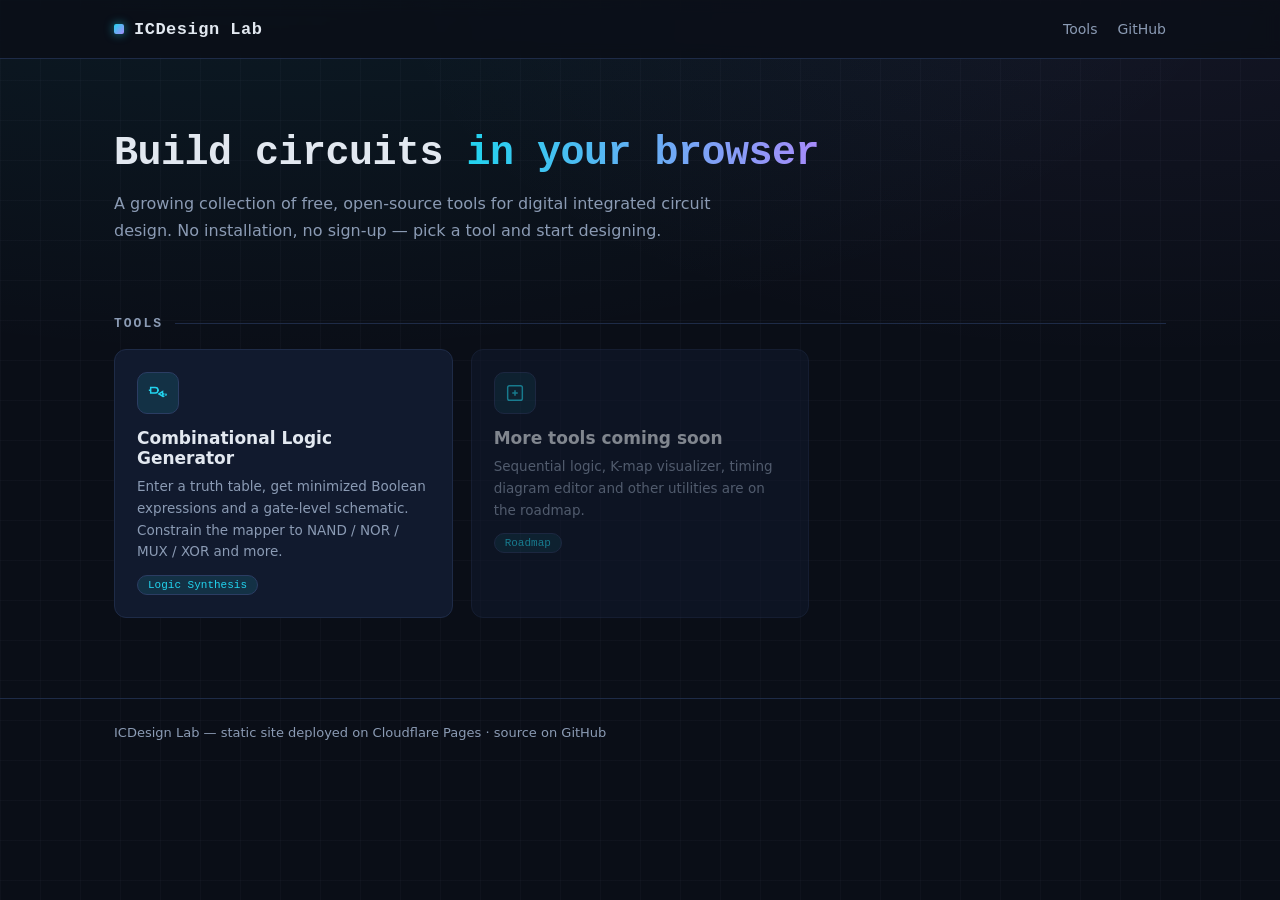
==== index.html @ 723dfe29 "Rebuild site as ICDesign Lab with combinational logic generator Homepage links to sub-tools; first t" ====
<!DOCTYPE html>
<html lang="en">
<head>
  <meta charset="UTF-8">
  <meta name="viewport" content="width=device-width, initial-scale=1.0">
  <title>ICDesign Lab — Online IC Design Tools</title>
  <meta name="description" content="A collection of free online tools for digital IC design: combinational logic synthesis, truth table to gate-level schematic, and more.">
  <link rel="stylesheet" href="assets/css/style.css">
  <link rel="icon" href="data:image/svg+xml,&lt;svg xmlns='http://www.w3.org/2000/svg' viewBox='0 0 16 16'&gt;&lt;rect x='2' y='2' width='12' height='12' rx='2' fill='%2322d3ee'/&gt;&lt;/svg&gt;">
</head>
<body>
  <header class="topbar">
    <div class="topbar-inner">
      <a class="brand" href="index.html"><span class="chip-dot"></span>ICDesign Lab</a>
      <nav class="topnav">
        <a href="index.html">Tools</a>
        <a href="https://github.com/rodddddy/icdesign" target="_blank" rel="noopener">GitHub</a>
      </nav>
    </div>
  </header>

  <main class="wrap">
    <section class="hero">
      <h1>Build circuits <span class="grad">in your browser</span></h1>
      <p>A growing collection of free, open-source tools for digital integrated circuit design.
         No installation, no sign-up — pick a tool and start designing.</p>
    </section>

    <h2 class="section-title">Tools</h2>
    <div class="tools-grid">
      <a class="tool-card" href="tools/combinational-logic.html">
        <div class="tool-icon">
          <svg viewBox="0 0 24 24">
            <path d="M4 6 h5 a3 3 0 0 1 0 6 h-5 z"/>
            <path d="M13 13 l4 -2.5 v5 z"/>
            <path d="M4 9 h-2 M11 9 h2 M17 13 h2 M17 15.5 h2"/>
            <circle cx="20.6" cy="13.8" r="0.4"/>
          </svg>
        </div>
        <h3>Combinational Logic Generator</h3>
        <p>Enter a truth table, get minimized Boolean expressions and a gate-level schematic.
           Constrain the mapper to NAND / NOR / MUX / XOR and more.</p>
        <span class="tool-tag">Logic Synthesis</span>
      </a>

      <div class="tool-card disabled">
        <div class="tool-icon">
          <svg viewBox="0 0 24 24">
            <rect x="4" y="4" width="16" height="16" rx="2"/>
            <path d="M9 12 h6 M12 9 v6"/>
          </svg>
        </div>
        <h3>More tools coming soon</h3>
        <p>Sequential logic, K-map visualizer, timing diagram editor and other utilities
           are on the roadmap.</p>
        <span class="tool-tag">Roadmap</span>
      </div>
    </div>
  </main>

  <footer class="site-footer">
    <div class="wrap">ICDesign Lab — static site deployed on Cloudflare Pages · source on GitHub</div>
  </footer>
</body>
</html>
---- assets/css/style.css ----
:root {
  --bg: #0a0e17;
  --bg-soft: #0d1322;
  --card: #111a2e;
  --card-hover: #14203a;
  --border: #1e2b47;
  --border-strong: #2b3d63;
  --text: #e2e8f0;
  --muted: #8b9bb4;
  --accent: #22d3ee;
  --accent-soft: rgba(34, 211, 238, 0.12);
  --violet: #a78bfa;
  --danger: #f87171;
  --danger-soft: rgba(248, 113, 113, 0.1);
  --ok: #34d399;
  --mono: ui-monospace, "Cascadia Code", "JetBrains Mono", Consolas, "Courier New", monospace;
  --sans: system-ui, -apple-system, "Segoe UI", Roboto, "Helvetica Neue", Arial, sans-serif;
}

* { box-sizing: border-box; }

body {
  margin: 0;
  font-family: var(--sans);
  background: var(--bg);
  color: var(--text);
  min-height: 100vh;
  background-image:
    radial-gradient(ellipse 80% 50% at 20% -10%, rgba(34, 211, 238, 0.07), transparent),
    radial-gradient(ellipse 60% 40% at 90% 0%, rgba(167, 139, 250, 0.06), transparent),
    linear-gradient(rgba(139, 155, 180, 0.04) 1px, transparent 1px),
    linear-gradient(90deg, rgba(139, 155, 180, 0.04) 1px, transparent 1px);
  background-size: auto, auto, 40px 40px, 40px 40px;
}

a { color: var(--accent); text-decoration: none; }
a:hover { text-decoration: underline; }

.wrap { max-width: 1100px; margin: 0 auto; padding: 0 24px; }

.topbar {
  border-bottom: 1px solid var(--border);
  background: rgba(10, 14, 23, 0.8);
  backdrop-filter: blur(8px);
  position: sticky;
  top: 0;
  z-index: 10;
}
.topbar-inner {
  display: flex; align-items: center; gap: 16px;
  height: 58px; max-width: 1100px; margin: 0 auto; padding: 0 24px;
}
.brand {
  font-family: var(--mono); font-weight: 700; font-size: 17px;
  color: var(--text); letter-spacing: 0.5px; display: flex; align-items: center; gap: 10px;
}
.brand:hover { text-decoration: none; }
.brand .chip-dot {
  width: 10px; height: 10px; border-radius: 2px;
  background: linear-gradient(135deg, var(--accent), var(--violet));
  box-shadow: 0 0 10px rgba(34, 211, 238, 0.6);
}
.topnav { margin-left: auto; display: flex; gap: 20px; font-size: 14px; }
.topnav a { color: var(--muted); }
.topnav a:hover { color: var(--text); text-decoration: none; }

.hero { padding: 72px 0 32px; }
.hero h1 {
  font-size: 40px; margin: 0 0 14px; letter-spacing: -0.5px;
  font-family: var(--mono);
}
.hero h1 .grad {
  background: linear-gradient(90deg, var(--accent), var(--violet));
  -webkit-background-clip: text; background-clip: text; color: transparent;
}
.hero p { color: var(--muted); font-size: 16px; max-width: 640px; line-height: 1.7; margin: 0; }

.section-title {
  font-family: var(--mono); font-size: 13px; text-transform: uppercase;
  letter-spacing: 2px; color: var(--muted); margin: 40px 0 18px;
  display: flex; align-items: center; gap: 12px;
}
.section-title::after { content: ""; flex: 1; height: 1px; background: var(--border); }

.tools-grid { display: grid; grid-template-columns: repeat(auto-fill, minmax(300px, 1fr)); gap: 18px; padding-bottom: 40px; }

.tool-card {
  display: block; background: var(--card); border: 1px solid var(--border);
  border-radius: 12px; padding: 22px; color: var(--text);
  transition: border-color 0.2s, transform 0.2s, box-shadow 0.2s;
}
a.tool-card:hover {
  text-decoration: none; border-color: var(--accent);
  transform: translateY(-2px);
  box-shadow: 0 8px 30px rgba(34, 211, 238, 0.12);
}
.tool-card.disabled { opacity: 0.55; cursor: default; }
.tool-icon {
  width: 42px; height: 42px; border-radius: 10px;
  background: var(--accent-soft); border: 1px solid var(--border-strong);
  display: flex; align-items: center; justify-content: center; margin-bottom: 14px;
}
.tool-icon svg { width: 22px; height: 22px; stroke: var(--accent); fill: none; stroke-width: 1.6; }
.tool-card h3 { margin: 0 0 8px; font-size: 17px; }
.tool-card p { margin: 0; color: var(--muted); font-size: 13.5px; line-height: 1.6; }
.tool-tag {
  display: inline-block; margin-top: 12px; font-family: var(--mono); font-size: 11px;
  color: var(--accent); border: 1px solid var(--border-strong); border-radius: 999px;
  padding: 3px 10px; background: var(--accent-soft);
}

footer.site-footer {
  border-top: 1px solid var(--border); color: var(--muted); font-size: 13px;
  padding: 26px 0 40px; margin-top: 40px;
}

/* ---------- tool page ---------- */
.tool-header { padding: 40px 0 8px; }
.tool-header h1 { font-family: var(--mono); font-size: 28px; margin: 0 0 10px; }
.tool-header p { color: var(--muted); margin: 0; line-height: 1.7; max-width: 720px; }
.back-link { font-size: 13px; font-family: var(--mono); color: var(--muted); }
.back-link:hover { color: var(--accent); text-decoration: none; }

.panel {
  background: var(--card); border: 1px solid var(--border); border-radius: 12px;
  padding: 22px; margin: 22px 0;
}
.panel h2 {
  font-family: var(--mono); font-size: 15px; margin: 0 0 4px;
  display: flex; align-items: center; gap: 10px;
}
.step-num {
  display: inline-flex; align-items: center; justify-content: center;
  width: 22px; height: 22px; border-radius: 6px; font-size: 12px;
  background: var(--accent-soft); color: var(--accent); border: 1px solid var(--border-strong);
}
.panel .hint { color: var(--muted); font-size: 13px; margin: 4px 0 0; line-height: 1.6; }

.sig-cols { display: grid; grid-template-columns: 1fr 1fr; gap: 24px; margin-top: 16px; }
@media (max-width: 720px) { .sig-cols { grid-template-columns: 1fr; } }
.sig-col h3 { font-size: 13px; font-family: var(--mono); color: var(--muted); margin: 0 0 10px; text-transform: uppercase; letter-spacing: 1px; }
.sig-row { display: flex; gap: 8px; margin-bottom: 8px; align-items: center; }
.sig-row input {
  flex: 1; background: var(--bg-soft); border: 1px solid var(--border);
  color: var(--text); border-radius: 8px; padding: 8px 12px;
  font-family: var(--mono); font-size: 14px; outline: none;
}
.sig-row input:focus { border-color: var(--accent); }
.sig-row input.invalid { border-color: var(--danger); }
.btn-mini {
  background: var(--bg-soft); border: 1px solid var(--border); color: var(--muted);
  border-radius: 8px; width: 34px; height: 34px; font-size: 16px; cursor: pointer;
  display: inline-flex; align-items: center; justify-content: center; flex: none;
}
.btn-mini:hover { color: var(--text); border-color: var(--border-strong); }
.btn-mini.remove:hover { color: var(--danger); border-color: var(--danger); }
.btn-add {
  background: transparent; border: 1px dashed var(--border-strong); color: var(--muted);
  border-radius: 8px; padding: 7px 14px; font-size: 13px; cursor: pointer; font-family: var(--mono);
}
.btn-add:hover { color: var(--accent); border-color: var(--accent); }

.gate-chips { display: flex; flex-wrap: wrap; gap: 10px; margin-top: 16px; }
.gate-chip { position: relative; }
.gate-chip input { position: absolute; opacity: 0; pointer-events: none; }
.gate-chip label {
  display: inline-block; padding: 8px 16px; border-radius: 999px; cursor: pointer;
  border: 1px solid var(--border-strong); background: var(--bg-soft);
  font-family: var(--mono); font-size: 13px; color: var(--muted);
  transition: all 0.15s; user-select: none;
}
.gate-chip input:checked + label {
  color: var(--accent); border-color: var(--accent); background: var(--accent-soft);
  box-shadow: 0 0 12px rgba(34, 211, 238, 0.15);
}
.chipbar { display: flex; gap: 10px; flex-wrap: wrap; margin-top: 14px; }
.link-btn {
  background: none; border: none; color: var(--muted); font-size: 12.5px;
  cursor: pointer; font-family: var(--mono); padding: 4px 6px;
}
.link-btn:hover { color: var(--accent); }

.tt-wrap { overflow: auto; max-height: 480px; border: 1px solid var(--border); border-radius: 10px; margin-top: 16px; }
table.tt { border-collapse: collapse; width: 100%; font-family: var(--mono); font-size: 13.5px; }
table.tt th, table.tt td { padding: 7px 14px; text-align: center; border-bottom: 1px solid var(--border); }
table.tt thead th {
  position: sticky; top: 0; background: var(--bg-soft); color: var(--accent);
  font-weight: 600; letter-spacing: 0.5px; z-index: 1;
}
table.tt thead th.in-col { color: var(--text); }
table.tt thead th.out-col { color: var(--violet); }
table.tt tbody tr:nth-child(even) { background: rgba(139, 155, 180, 0.03); }
table.tt td.in-bit { color: var(--muted); }
table.tt td.out-cell { padding: 3px 8px; }
table.tt td.out-cell input {
  width: 44px; text-align: center; background: transparent; border: 1px solid transparent;
  border-radius: 6px; color: var(--violet); font-family: var(--mono); font-size: 14px; padding: 4px 0;
  outline: none;
}
table.tt td.out-cell input:hover { border-color: var(--border); }
table.tt td.out-cell input:focus { border-color: var(--violet); background: var(--bg-soft); }
table.tt td.out-cell input.invalid { border-color: var(--danger); color: var(--danger); }
.tt-meta { color: var(--muted); font-size: 12.5px; font-family: var(--mono); margin-top: 10px; }

.btn-primary {
  background: linear-gradient(135deg, var(--accent), #0891b2);
  color: #06202a; font-weight: 700; font-family: var(--mono); font-size: 15px;
  border: none; border-radius: 10px; padding: 13px 34px; cursor: pointer;
  letter-spacing: 0.5px;
}
.btn-primary:hover { filter: brightness(1.12); }
.btn-primary:disabled { opacity: 0.4; cursor: not-allowed; }
.generate-bar { display: flex; align-items: center; gap: 16px; margin: 26px 0 10px; flex-wrap: wrap; }

.error-box {
  background: var(--danger-soft); border: 1px solid rgba(248, 113, 113, 0.4);
  border-radius: 10px; padding: 16px 18px; margin: 18px 0; color: #fecaca;
}
.error-box strong { color: var(--danger); font-family: var(--mono); display: block; margin-bottom: 6px; }
.error-box code { font-family: var(--mono); background: rgba(0,0,0,0.3); padding: 1px 6px; border-radius: 4px; font-size: 12.5px; }

.result-out { margin: 14px 0; }
.result-out .expr-name { font-family: var(--mono); font-weight: 700; color: var(--violet); font-size: 15px; }
.expr-html { font-family: var(--mono); font-size: 16px; margin: 8px 0 4px; letter-spacing: 0.5px; }
.expr-html .ovl { text-decoration: overline; }
.expr-ascii { font-family: var(--mono); font-size: 12.5px; color: var(--muted); margin: 2px 0 0; }
.stat-chips { display: flex; flex-wrap: wrap; gap: 8px; margin: 12px 0 4px; }
.stat-chip {
  font-family: var(--mono); font-size: 12px; color: var(--text);
  border: 1px solid var(--border-strong); background: var(--bg-soft);
  border-radius: 999px; padding: 4px 12px;
}
.stat-chip.total { color: var(--ok); border-color: rgba(52, 211, 153, 0.4); }
.stat-chip.map { color: var(--accent); }

.circuit-box {
  border: 1px solid var(--border); border-radius: 10px; background: var(--bg-soft);
  overflow: auto; margin-top: 14px;
}
.circuit-box svg { display: block; min-width: 100%; }
.circuit-toolbar { display: flex; gap: 12px; align-items: center; margin-top: 10px; }
.empty-note { color: var(--muted); font-size: 14px; padding: 8px 0; }

hr.sep { border: none; border-top: 1px solid var(--border); margin: 26px 0; }

.hidden { display: none !important; }

.expr-row {
  display: grid; grid-template-columns: auto auto 1fr; gap: 4px 12px;
  align-items: baseline; padding: 12px 0; border-bottom: 1px dashed var(--border);
}
.expr-row:last-child { border-bottom: none; }
.expr-name { font-family: var(--mono); font-weight: 700; color: var(--violet); font-size: 15px; }
.expr-eq { font-family: var(--mono); color: var(--muted); }
.expr-html { grid-column: 3; }
.expr-ascii { grid-column: 3; }
.expr-path {
  grid-column: 3; font-family: var(--mono); font-size: 11.5px; color: var(--accent);
  opacity: 0.85; margin-top: 2px;
}
.expr-path::before { content: "mapping: "; color: var(--muted); }

.error-title { color: var(--danger); font-family: var(--mono); font-weight: 700; margin-bottom: 6px; }
.error-msg { font-family: var(--mono); font-size: 13px; margin-bottom: 6px; }
.error-reasons { margin: 8px 0 0; padding-left: 20px; }
.error-reasons li { font-family: var(--mono); font-size: 12.5px; color: #fca5a5; margin: 3px 0; }
.error-reasons li:last-child { color: var(--muted); }
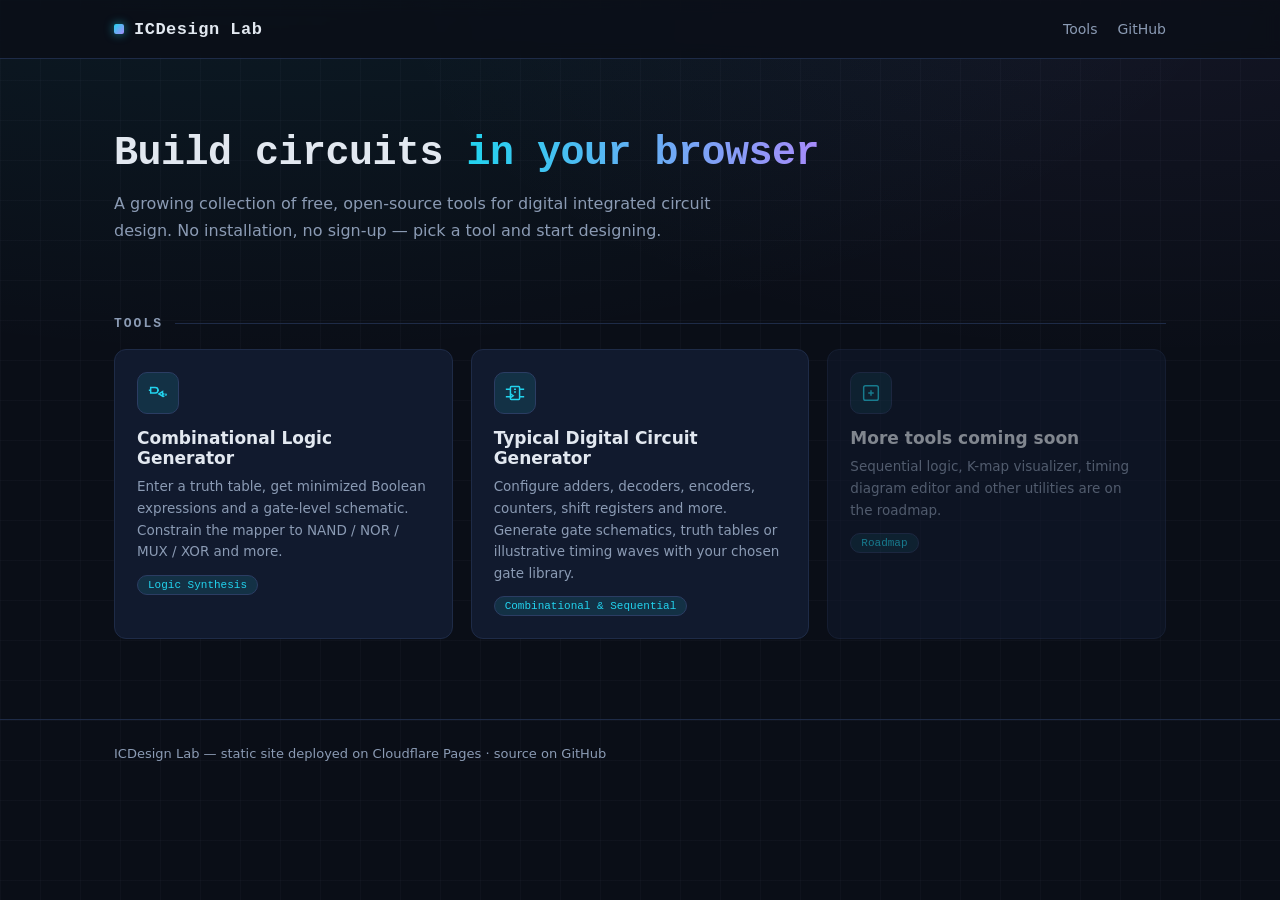
==== commit 63d0de04: "feat(tools): add typical digital circuit generator New page generating schematics, truth tables and " ====
--- a/index.html
+++ b/index.html
@@ -43,6 +43,20 @@
         <span class="tool-tag">Logic Synthesis</span>
       </a>
 
+      <a class="tool-card" href="tools/typical-circuits.html">
+        <div class="tool-icon">
+          <svg viewBox="0 0 24 24" aria-hidden="true">
+            <rect x="7" y="5" width="10" height="14" rx="1"/>
+            <path d="M2 8h5 M2 16h5 M17 8h5 M17 16h5 M7 13l3 2-3 2"/>
+            <path d="M11 8h2 M11 11h2"/>
+          </svg>
+        </div>
+        <h3>Typical Digital Circuit Generator</h3>
+        <p>Configure adders, decoders, encoders, counters, shift registers and more. Generate
+           gate schematics, truth tables or illustrative timing waves with your chosen gate library.</p>
+        <span class="tool-tag">Combinational &amp; Sequential</span>
+      </a>
+
       <div class="tool-card disabled">
         <div class="tool-icon">
           <svg viewBox="0 0 24 24">
--- a/assets/css/style.css
+++ b/assets/css/style.css
@@ -13,6 +13,10 @@
   --danger: #f87171;
   --danger-soft: rgba(248, 113, 113, 0.1);
   --ok: #34d399;
+  --sg-wire: #93a5c0;
+  --sg-gate: #dbe4f0;
+  --sg-label: var(--muted);
+  --sg-out: var(--violet);
   --mono: ui-monospace, "Cascadia Code", "JetBrains Mono", Consolas, "Courier New", monospace;
   --sans: system-ui, -apple-system, "Segoe UI", Roboto, "Helvetica Neue", Arial, sans-serif;
 }
@@ -161,24 +165,63 @@
 .btn-add:hover { color: var(--accent); border-color: var(--accent); }
 
 .gate-chips { display: flex; flex-wrap: wrap; gap: 10px; margin-top: 16px; }
-.gate-chip { position: relative; }
-.gate-chip input { position: absolute; opacity: 0; pointer-events: none; }
-.gate-chip label {
-  display: inline-block; padding: 8px 16px; border-radius: 999px; cursor: pointer;
-  border: 1px solid var(--border-strong); background: var(--bg-soft);
-  font-family: var(--mono); font-size: 13px; color: var(--muted);
-  transition: all 0.15s; user-select: none;
-}
-.gate-chip input:checked + label {
+.gate-chip { width: 120px; flex: none; font-family: var(--mono); }
+.gate-type { position: relative; display: block; text-align: center; cursor: pointer; user-select: none; }
+.gate-type input { position: absolute; opacity: 0; width: 1px; height: 1px; margin: 0; }
+.gate-type span {
+  display: block; padding: 7px 8px; border: 1px solid var(--border-strong); border-radius: 999px;
+  background: var(--bg-soft); color: var(--muted); font-size: 13px; line-height: 16px;
+  transition: background 0.15s, border-color 0.15s, color 0.15s;
+}
+.gate-type:hover span { color: var(--text); border-color: var(--accent); }
+.gate-type input:checked + span,
+.gate-type input:indeterminate + span {
   color: var(--accent); border-color: var(--accent); background: var(--accent-soft);
-  box-shadow: 0 0 12px rgba(34, 211, 238, 0.15);
-}
+  box-shadow: 0 0 10px rgba(34, 211, 238, 0.12);
+}
+.gate-type input:focus-visible + span { outline: 2px solid var(--accent); outline-offset: 3px; }
+.gate-inputs { display: flex; justify-content: center; gap: 8px; margin-top: 4px; }
+.gate-input-option {
+  display: inline-flex; align-items: center; gap: 4px; min-height: 24px;
+  color: var(--muted); font-size: 12px; cursor: pointer; user-select: none;
+}
+.gate-input-option:hover { color: var(--text); }
+.gate-input-option input { width: 12px; height: 12px; margin: 0; accent-color: var(--accent); cursor: pointer; }
+.gate-input-option input:checked + span { color: var(--accent); }
+.gate-input-option input:focus-visible { outline: 2px solid var(--accent); outline-offset: 2px; }
+.gate-unary { margin-top: 4px; line-height: 24px; text-align: center; color: var(--muted); font-size: 11px; }
 .chipbar { display: flex; gap: 10px; flex-wrap: wrap; margin-top: 14px; }
-.link-btn {
-  background: none; border: none; color: var(--muted); font-size: 12.5px;
-  cursor: pointer; font-family: var(--mono); padding: 4px 6px;
-}
-.link-btn:hover { color: var(--accent); }
+
+.mode-tabs { display: flex; gap: 8px; margin: 14px 0; }
+.mode-tab[aria-selected="true"] { color: var(--accent); border-color: var(--accent); background: var(--accent-soft); }
+.expression-palette { display: flex; flex-wrap: wrap; gap: 6px; margin-top: 10px; }
+.expression-palette .btn-add { padding: 6px 10px; max-width: 100%; overflow-wrap: anywhere; }
+#expression-editor { margin: 14px 0 10px; }
+.expression-input-row {
+  display: grid; grid-template-columns: minmax(0, 10ch) minmax(0, 1fr);
+  align-items: center; gap: 10px; margin-bottom: 8px;
+}
+.expression-input-row label { color: var(--violet); font-family: var(--mono); min-width: 0; overflow-wrap: anywhere; }
+.expression-field { position: relative; min-width: 0; border-radius: 8px; background: var(--bg-soft); }
+.expression-input, .expression-mirror { font-family: var(--mono); font-size: 14px; line-height: 20px; }
+.expression-highlights {
+  position: absolute; inset: 1px 13px; overflow: hidden; pointer-events: none;
+  display: flex; align-items: center;
+}
+.expression-mirror { position: relative; flex: none; white-space: pre; color: transparent; }
+.expression-mirror .matched {
+  position: absolute; background: rgba(34, 211, 238, 0.3); border-radius: 2px;
+  box-shadow: inset 0 0 0 1px var(--accent);
+}
+.expression-input {
+  position: relative; display: block; width: 100%; min-width: 0; background: transparent;
+  border: 1px solid var(--border); color: var(--text); border-radius: 8px; padding: 8px 12px;
+}
+.expression-input:focus { border-color: var(--accent); }
+.expression-input.invalid, .expression-input[aria-invalid="true"] { border-color: var(--danger); }
+.mode-tab:focus-visible, .expression-palette .btn-add:focus-visible,
+.expression-input:focus-visible, #dl-expression-excel:focus-visible { outline: 2px solid var(--accent); outline-offset: 3px; }
+.panel h2.result-subheading { font-size: 14px; }
 
 .tt-wrap { overflow: auto; max-height: 480px; border: 1px solid var(--border); border-radius: 10px; margin-top: 16px; }
 table.tt { border-collapse: collapse; width: 100%; font-family: var(--mono); font-size: 13.5px; }
@@ -192,14 +235,14 @@
 table.tt tbody tr:nth-child(even) { background: rgba(139, 155, 180, 0.03); }
 table.tt td.in-bit { color: var(--muted); }
 table.tt td.out-cell { padding: 3px 8px; }
-table.tt td.out-cell input {
-  width: 44px; text-align: center; background: transparent; border: 1px solid transparent;
-  border-radius: 6px; color: var(--violet); font-family: var(--mono); font-size: 14px; padding: 4px 0;
-  outline: none;
-}
-table.tt td.out-cell input:hover { border-color: var(--border); }
-table.tt td.out-cell input:focus { border-color: var(--violet); background: var(--bg-soft); }
-table.tt td.out-cell input.invalid { border-color: var(--danger); color: var(--danger); }
+.tt-toggle {
+  width: 44px; padding: 4px 0; text-align: center; cursor: pointer;
+  background: transparent; border: 1px solid transparent; border-radius: 6px;
+  color: var(--muted); font-family: var(--mono); font-size: 14px;
+}
+.tt-toggle:hover { border-color: var(--border-strong); color: var(--text); }
+.tt-toggle.on { color: var(--violet); font-weight: 700; }
+.tt-toggle:focus-visible { outline: 2px solid var(--violet); outline-offset: 1px; }
 .tt-meta { color: var(--muted); font-size: 12.5px; font-family: var(--mono); margin-top: 10px; }
 
 .btn-primary {
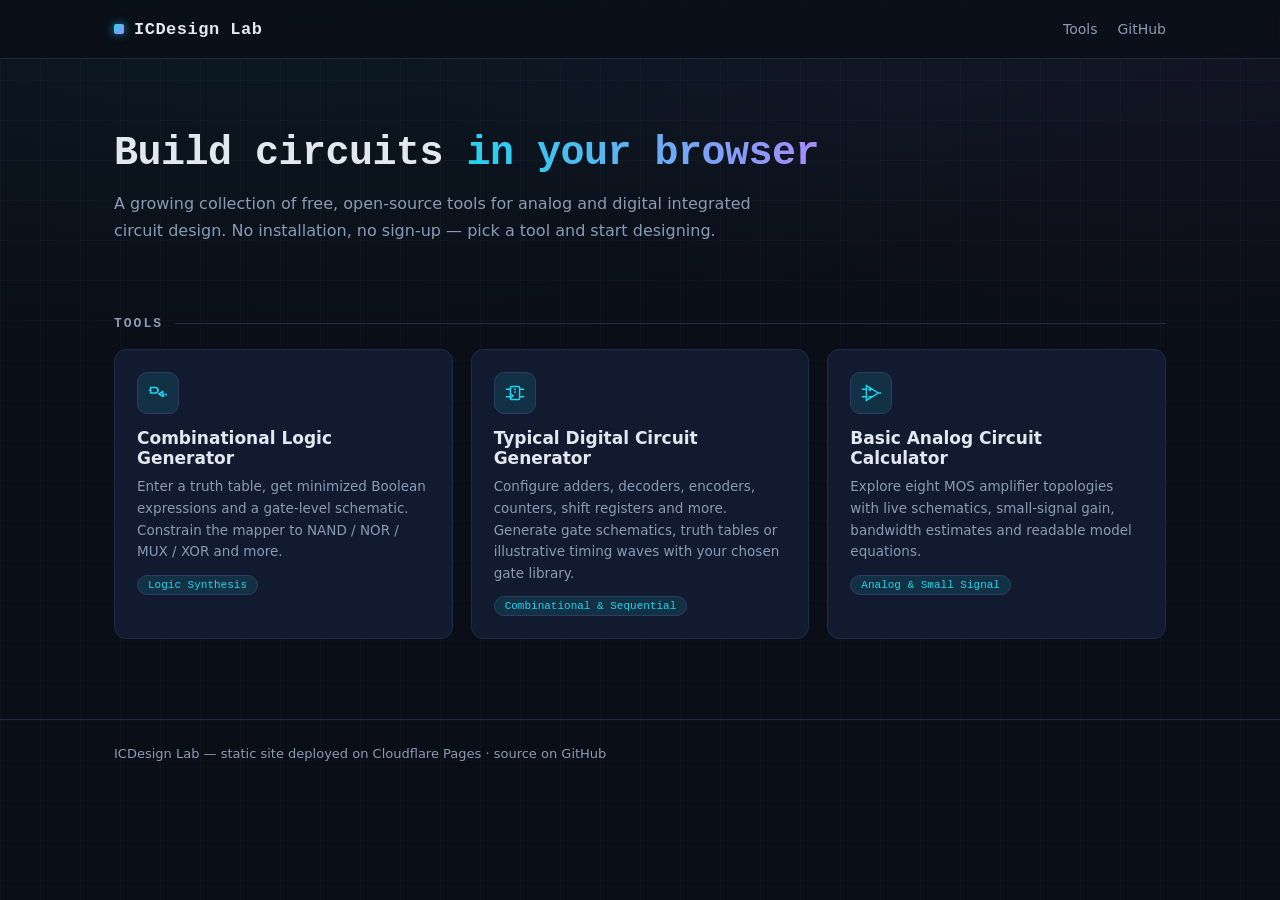
==== commit 5e12c467: "feat(tools): add analog calculator and improve interactions Add textbook-style small-signal analysis" ====
--- a/index.html
+++ b/index.html
@@ -4,7 +4,7 @@
   <meta charset="UTF-8">
   <meta name="viewport" content="width=device-width, initial-scale=1.0">
   <title>ICDesign Lab — Online IC Design Tools</title>
-  <meta name="description" content="A collection of free online tools for digital IC design: combinational logic synthesis, truth table to gate-level schematic, and more.">
+  <meta name="description" content="Free online tools for analog and digital IC design: basic analog circuit calculations, combinational logic synthesis, gate-level schematics, and more.">
   <link rel="stylesheet" href="assets/css/style.css">
   <link rel="icon" href="data:image/svg+xml,&lt;svg xmlns='http://www.w3.org/2000/svg' viewBox='0 0 16 16'&gt;&lt;rect x='2' y='2' width='12' height='12' rx='2' fill='%2322d3ee'/&gt;&lt;/svg&gt;">
 </head>
@@ -22,7 +22,7 @@
   <main class="wrap">
     <section class="hero">
       <h1>Build circuits <span class="grad">in your browser</span></h1>
-      <p>A growing collection of free, open-source tools for digital integrated circuit design.
+      <p>A growing collection of free, open-source tools for analog and digital integrated circuit design.
          No installation, no sign-up — pick a tool and start designing.</p>
     </section>
 
@@ -57,18 +57,18 @@
         <span class="tool-tag">Combinational &amp; Sequential</span>
       </a>
 
-      <div class="tool-card disabled">
+      <a class="tool-card" href="tools/analog-calculator.html">
         <div class="tool-icon">
-          <svg viewBox="0 0 24 24">
-            <rect x="4" y="4" width="16" height="16" rx="2"/>
-            <path d="M9 12 h6 M12 9 v6"/>
+          <svg viewBox="0 0 24 24" aria-hidden="true">
+            <path d="M7 4l13 8-13 8z M2 8h5 M2 16h5 M20 12h3"/>
+            <path d="M9 8h4 M11 6v4 M9 16h4"/>
           </svg>
         </div>
-        <h3>More tools coming soon</h3>
-        <p>Sequential logic, K-map visualizer, timing diagram editor and other utilities
-           are on the roadmap.</p>
-        <span class="tool-tag">Roadmap</span>
-      </div>
+        <h3>Basic Analog Circuit Calculator</h3>
+        <p>Explore eight MOS amplifier topologies with live schematics, small-signal gain,
+           bandwidth estimates and readable model equations.</p>
+        <span class="tool-tag">Analog &amp; Small Signal</span>
+      </a>
     </div>
   </main>
 
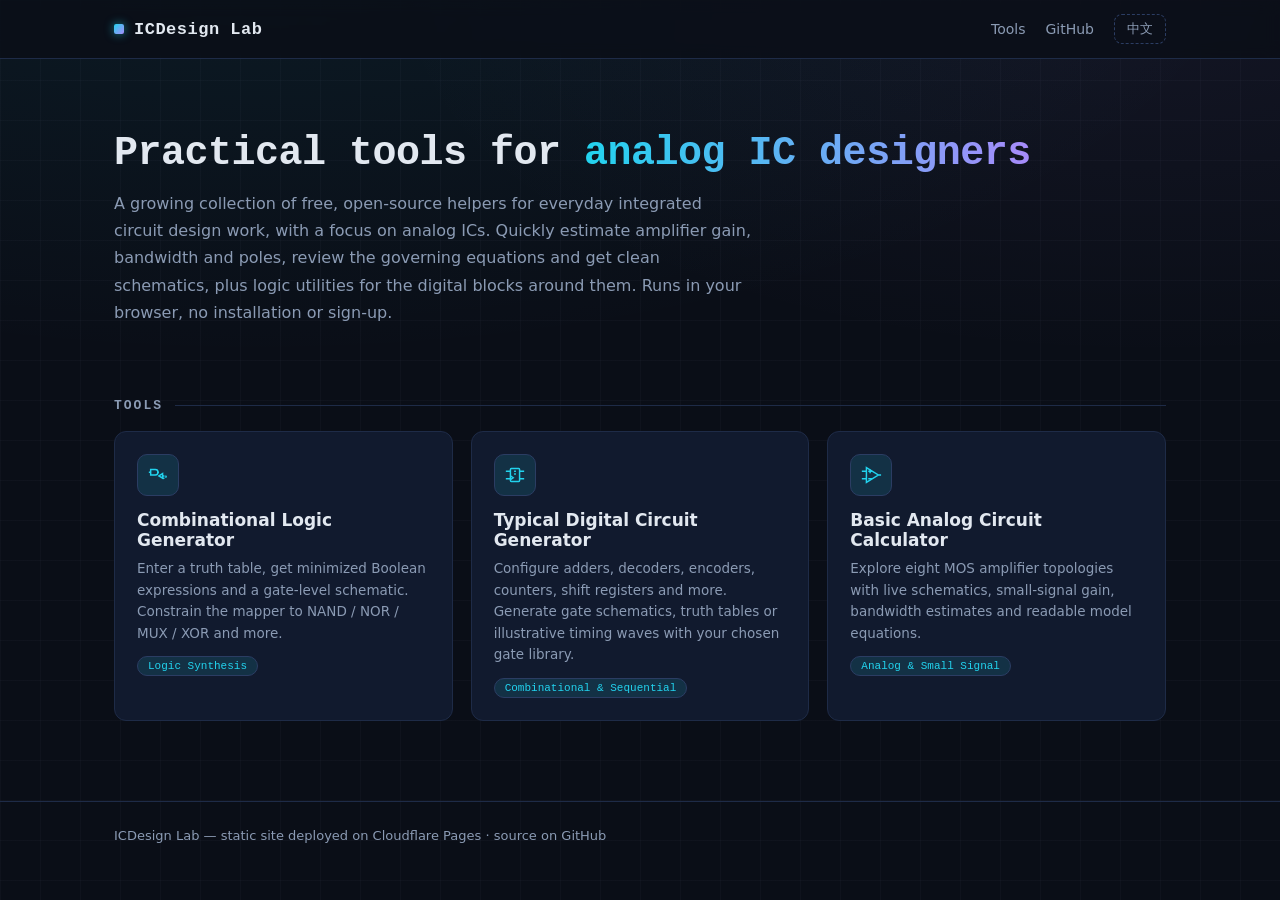
==== commit 70368343: "feat(site): add English/Chinese UI toggle and refocus home intro on analog IC design aids The top-ri" ====
--- a/index.html
+++ b/index.html
@@ -3,32 +3,36 @@
 <head>
   <meta charset="UTF-8">
   <meta name="viewport" content="width=device-width, initial-scale=1.0">
-  <title>ICDesign Lab — Online IC Design Tools</title>
-  <meta name="description" content="Free online tools for analog and digital IC design: basic analog circuit calculations, combinational logic synthesis, gate-level schematics, and more.">
+  <title>ICDesign Lab — Design Aids for Analog IC Engineers</title>
+  <meta name="description" content="Free online helpers for IC design, focused on analog engineers: amplifier gain, bandwidth and pole estimates with equations and schematics, plus combinational and typical digital circuit generators.">
   <link rel="stylesheet" href="assets/css/style.css">
   <link rel="icon" href="data:image/svg+xml,&lt;svg xmlns='http://www.w3.org/2000/svg' viewBox='0 0 16 16'&gt;&lt;rect x='2' y='2' width='12' height='12' rx='2' fill='%2322d3ee'/&gt;&lt;/svg&gt;">
+  <script type="speculationrules">{"prerender":[{"where":{"href_matches":"/*"},"eagerness":"moderate"}]}</script>
+  <script src="assets/js/i18n.js"></script>
 </head>
 <body>
   <header class="topbar">
     <div class="topbar-inner">
-      <a class="brand" href="index.html"><span class="chip-dot"></span>ICDesign Lab</a>
+      <a class="brand" href="/"><span class="chip-dot"></span>ICDesign Lab</a>
       <nav class="topnav">
-        <a href="index.html">Tools</a>
+        <a href="/">Tools</a>
         <a href="https://github.com/rodddddy/icdesign" target="_blank" rel="noopener">GitHub</a>
+        <button class="lang-toggle" id="lang-toggle" type="button" lang="zh-CN" title="切换到中文" aria-label="切换到中文" data-no-i18n>中文</button>
       </nav>
     </div>
   </header>
 
   <main class="wrap">
     <section class="hero">
-      <h1>Build circuits <span class="grad">in your browser</span></h1>
-      <p>A growing collection of free, open-source tools for analog and digital integrated circuit design.
-         No installation, no sign-up — pick a tool and start designing.</p>
+      <h1>Practical tools for <span class="grad">analog IC designers</span></h1>
+      <p>A growing collection of free, open-source helpers for everyday integrated circuit design work, with a focus on analog ICs.
+         Quickly estimate amplifier gain, bandwidth and poles, review the governing equations and get clean schematics,
+         plus logic utilities for the digital blocks around them. Runs in your browser, no installation or sign-up.</p>
     </section>
 
     <h2 class="section-title">Tools</h2>
     <div class="tools-grid">
-      <a class="tool-card" href="tools/combinational-logic.html">
+      <a class="tool-card" href="/tools/combinational-logic">
         <div class="tool-icon">
           <svg viewBox="0 0 24 24">
             <path d="M4 6 h5 a3 3 0 0 1 0 6 h-5 z"/>
@@ -43,7 +47,7 @@
         <span class="tool-tag">Logic Synthesis</span>
       </a>
 
-      <a class="tool-card" href="tools/typical-circuits.html">
+      <a class="tool-card" href="/tools/typical-circuits">
         <div class="tool-icon">
           <svg viewBox="0 0 24 24" aria-hidden="true">
             <rect x="7" y="5" width="10" height="14" rx="1"/>
@@ -57,7 +61,7 @@
         <span class="tool-tag">Combinational &amp; Sequential</span>
       </a>
 
-      <a class="tool-card" href="tools/analog-calculator.html">
+      <a class="tool-card" href="/tools/analog-calculator">
         <div class="tool-icon">
           <svg viewBox="0 0 24 24" aria-hidden="true">
             <path d="M7 4l13 8-13 8z M2 8h5 M2 16h5 M20 12h3"/>
--- a/assets/css/style.css
+++ b/assets/css/style.css
@@ -64,9 +64,15 @@
   background: linear-gradient(135deg, var(--accent), var(--violet));
   box-shadow: 0 0 10px rgba(34, 211, 238, 0.6);
 }
-.topnav { margin-left: auto; display: flex; gap: 20px; font-size: 14px; }
+.topnav { margin-left: auto; display: flex; align-items: center; gap: 20px; font-size: 14px; }
 .topnav a { color: var(--muted); }
 .topnav a:hover { color: var(--text); text-decoration: none; }
+.lang-toggle {
+  min-width: 52px; background: transparent; border: 1px dashed var(--border-strong); color: var(--muted);
+  border-radius: 8px; padding: 5px 10px; font-size: 13px; cursor: pointer; font-family: var(--mono);
+}
+.lang-toggle:hover { color: var(--accent); border-color: var(--accent); }
+.lang-toggle:focus-visible { outline: 2px solid var(--accent); outline-offset: 3px; }
 
 .hero { padding: 72px 0 32px; }
 .hero h1 {
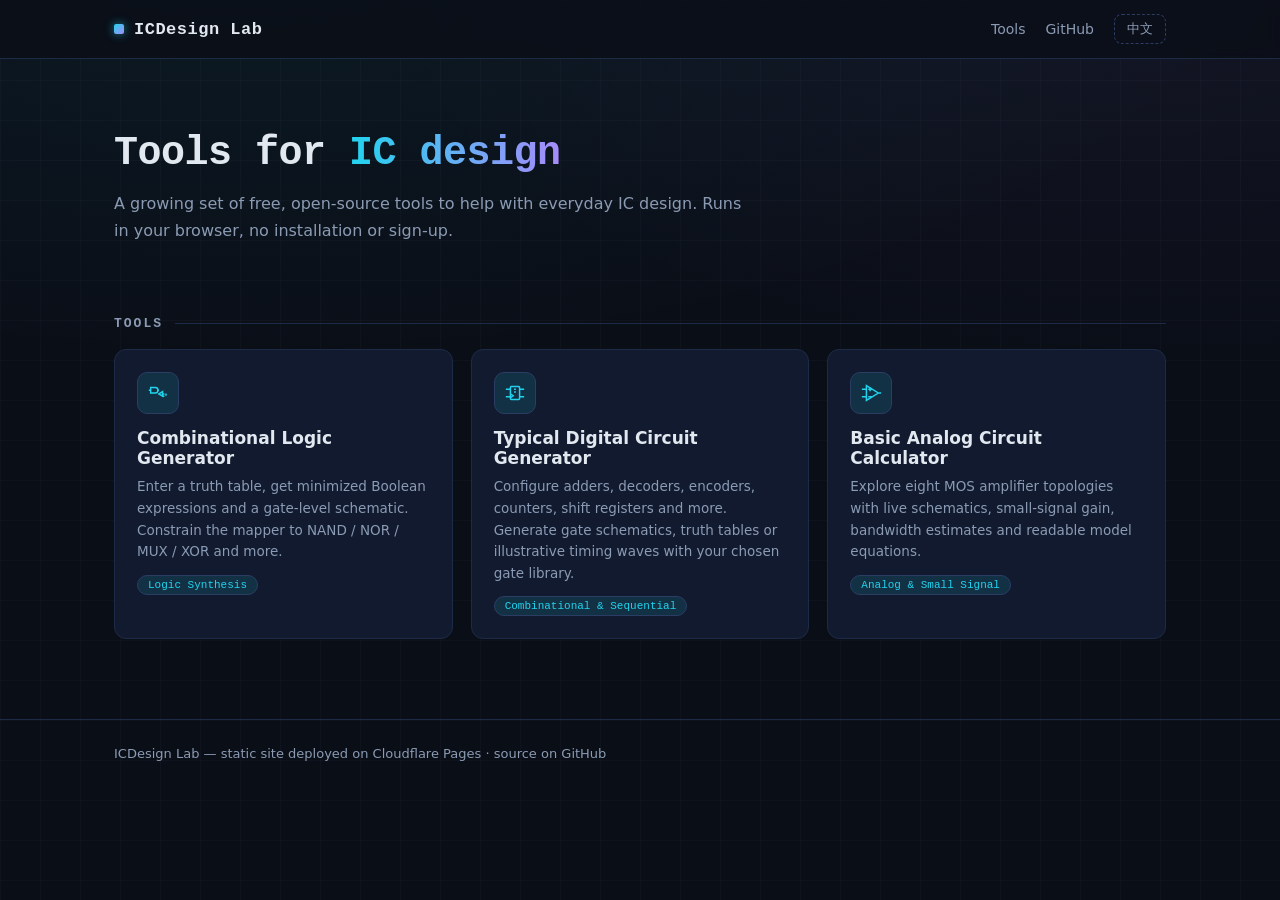
==== commit f7681885: "feat(site): simplify home intro and render Chinese text in a sans CJK font Monospace headings fell b" ====
--- a/index.html
+++ b/index.html
@@ -3,8 +3,8 @@
 <head>
   <meta charset="UTF-8">
   <meta name="viewport" content="width=device-width, initial-scale=1.0">
-  <title>ICDesign Lab — Design Aids for Analog IC Engineers</title>
-  <meta name="description" content="Free online helpers for IC design, focused on analog engineers: amplifier gain, bandwidth and pole estimates with equations and schematics, plus combinational and typical digital circuit generators.">
+  <title>ICDesign Lab — IC Design Tools</title>
+  <meta name="description" content="Free online tools that help with IC design: analog amplifier calculations, combinational logic synthesis, typical digital circuits and more.">
   <link rel="stylesheet" href="assets/css/style.css">
   <link rel="icon" href="data:image/svg+xml,&lt;svg xmlns='http://www.w3.org/2000/svg' viewBox='0 0 16 16'&gt;&lt;rect x='2' y='2' width='12' height='12' rx='2' fill='%2322d3ee'/&gt;&lt;/svg&gt;">
   <script type="speculationrules">{"prerender":[{"where":{"href_matches":"/*"},"eagerness":"moderate"}]}</script>
@@ -24,10 +24,9 @@
 
   <main class="wrap">
     <section class="hero">
-      <h1>Practical tools for <span class="grad">analog IC designers</span></h1>
-      <p>A growing collection of free, open-source helpers for everyday integrated circuit design work, with a focus on analog ICs.
-         Quickly estimate amplifier gain, bandwidth and poles, review the governing equations and get clean schematics,
-         plus logic utilities for the digital blocks around them. Runs in your browser, no installation or sign-up.</p>
+      <h1>Tools for <span class="grad">IC design</span></h1>
+      <p>A growing set of free, open-source tools to help with everyday IC design.
+         Runs in your browser, no installation or sign-up.</p>
     </section>
 
     <h2 class="section-title">Tools</h2>
--- a/assets/css/style.css
+++ b/assets/css/style.css
@@ -17,8 +17,8 @@
   --sg-gate: #dbe4f0;
   --sg-label: var(--muted);
   --sg-out: var(--violet);
-  --mono: ui-monospace, "Cascadia Code", "JetBrains Mono", Consolas, "Courier New", monospace;
-  --sans: system-ui, -apple-system, "Segoe UI", Roboto, "Helvetica Neue", Arial, sans-serif;
+  --mono: ui-monospace, "Cascadia Code", "JetBrains Mono", Consolas, "Courier New", "PingFang SC", "Microsoft YaHei", "Noto Sans CJK SC", monospace;
+  --sans: system-ui, -apple-system, "Segoe UI", Roboto, "Helvetica Neue", Arial, "PingFang SC", "Microsoft YaHei", "Noto Sans CJK SC", sans-serif;
 }
 
 * { box-sizing: border-box; }
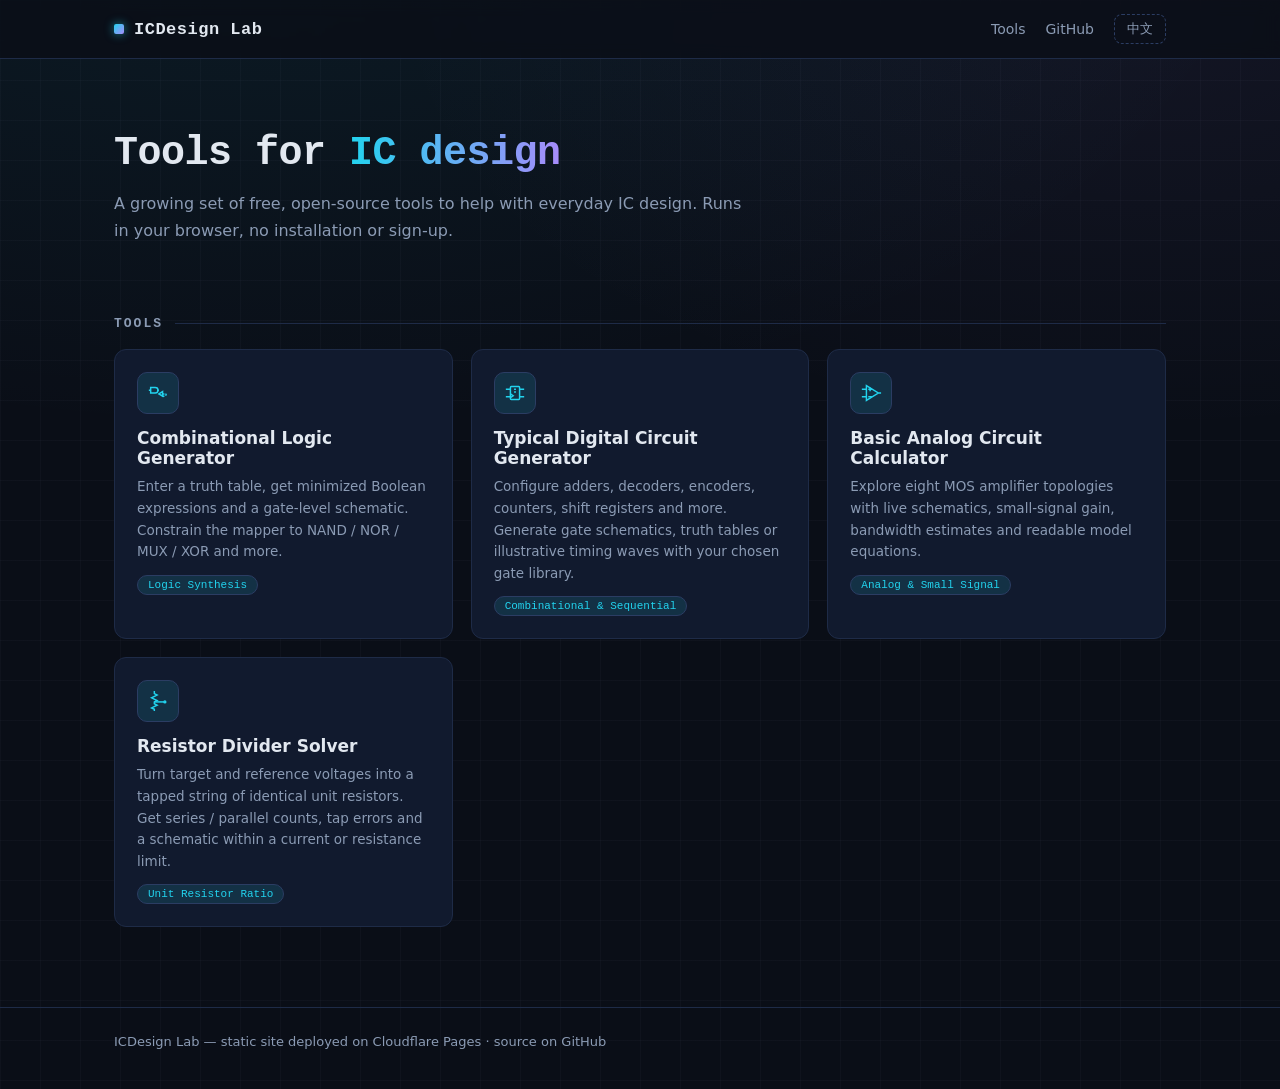
==== commit 46c0dad2: "feat(divider): add unit-resistor divider solver with VIN operating range and up to 100 parallel unit" ====
--- a/index.html
+++ b/index.html
@@ -4,7 +4,7 @@
   <meta charset="UTF-8">
   <meta name="viewport" content="width=device-width, initial-scale=1.0">
   <title>ICDesign Lab — IC Design Tools</title>
-  <meta name="description" content="Free online tools that help with IC design: analog amplifier calculations, combinational logic synthesis, typical digital circuits and more.">
+  <meta name="description" content="Free online tools that help with IC design: resistor divider solving, analog amplifier calculations, combinational logic synthesis and typical digital circuits.">
   <link rel="stylesheet" href="assets/css/style.css">
   <link rel="icon" href="data:image/svg+xml,&lt;svg xmlns='http://www.w3.org/2000/svg' viewBox='0 0 16 16'&gt;&lt;rect x='2' y='2' width='12' height='12' rx='2' fill='%2322d3ee'/&gt;&lt;/svg&gt;">
   <script type="speculationrules">{"prerender":[{"where":{"href_matches":"/*"},"eagerness":"moderate"}]}</script>
@@ -72,6 +72,20 @@
            bandwidth estimates and readable model equations.</p>
         <span class="tool-tag">Analog &amp; Small Signal</span>
       </a>
+
+      <a class="tool-card" href="/tools/resistor-divider">
+        <div class="tool-icon">
+          <svg viewBox="0 0 24 24" aria-hidden="true">
+            <path d="M8 1v3l3 1.5-6 3 6 3-3 1.5v2l3 1.5-6 3 3 1.5v2"/>
+            <path d="M8 13h10.5"/>
+            <circle cx="19.5" cy="13" r="1"/>
+          </svg>
+        </div>
+        <h3>Resistor Divider Solver</h3>
+        <p>Turn target and reference voltages into a tapped string of identical unit resistors.
+           Get series / parallel counts, tap errors and a schematic within a current or resistance limit.</p>
+        <span class="tool-tag">Unit Resistor Ratio</span>
+      </a>
     </div>
   </main>
 
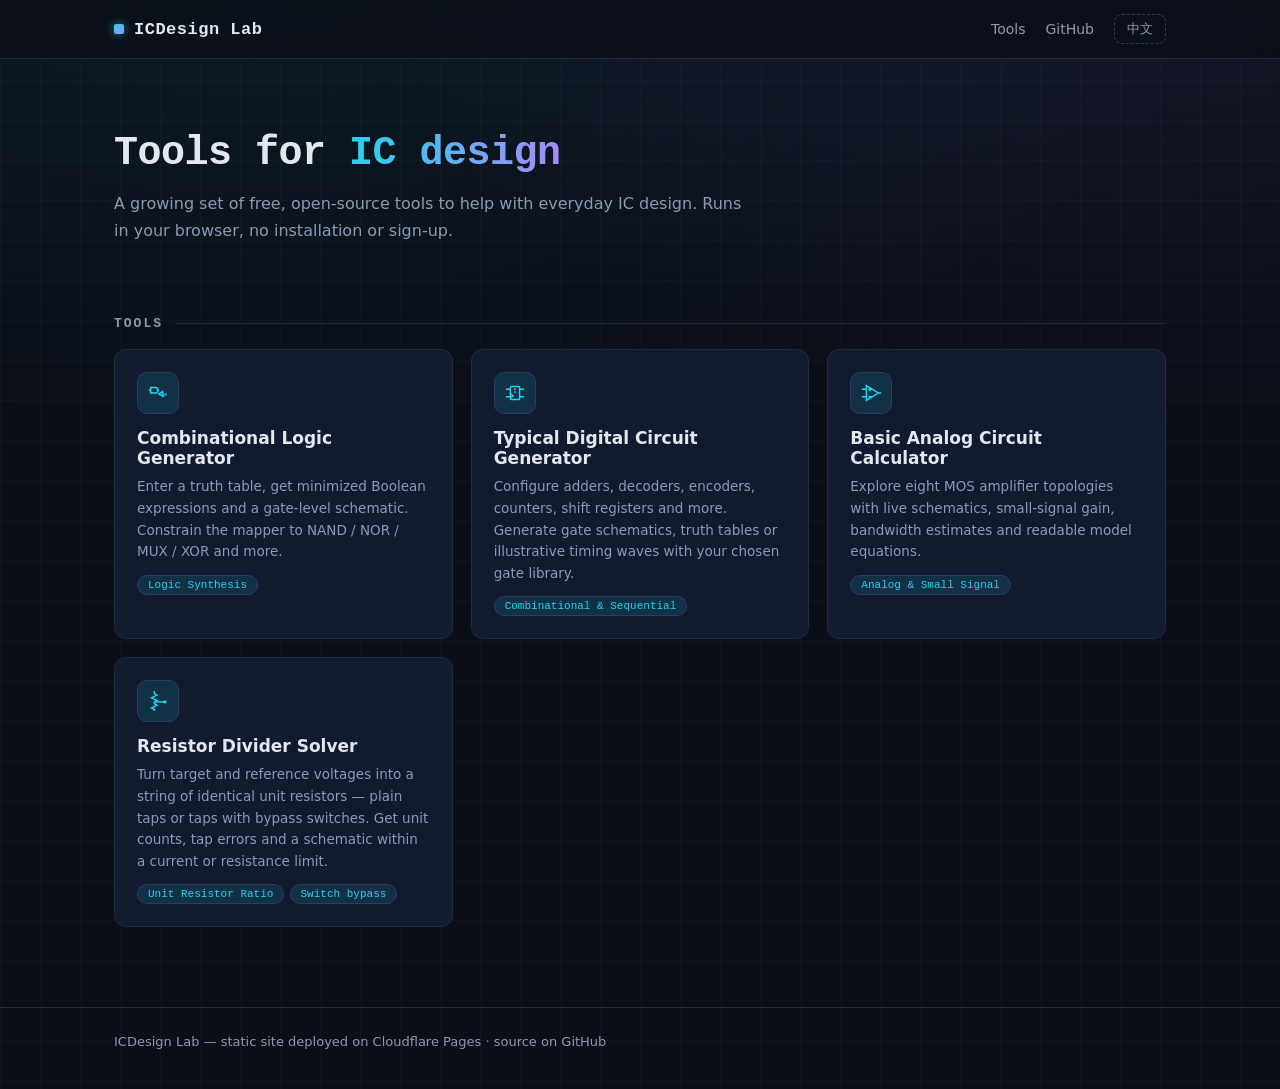
==== commit 4cd414e5: "feat(divider): add bypass-switch topology, hover nets and editable tap names - Solve taps with at mo" ====
--- a/index.html
+++ b/index.html
@@ -82,9 +82,10 @@
           </svg>
         </div>
         <h3>Resistor Divider Solver</h3>
-        <p>Turn target and reference voltages into a tapped string of identical unit resistors.
-           Get series / parallel counts, tap errors and a schematic within a current or resistance limit.</p>
+        <p>Turn target and reference voltages into a string of identical unit resistors — plain taps or taps with bypass switches.
+           Get unit counts, tap errors and a schematic within a current or resistance limit.</p>
         <span class="tool-tag">Unit Resistor Ratio</span>
+        <span class="tool-tag">Switch bypass</span>
       </a>
     </div>
   </main>
